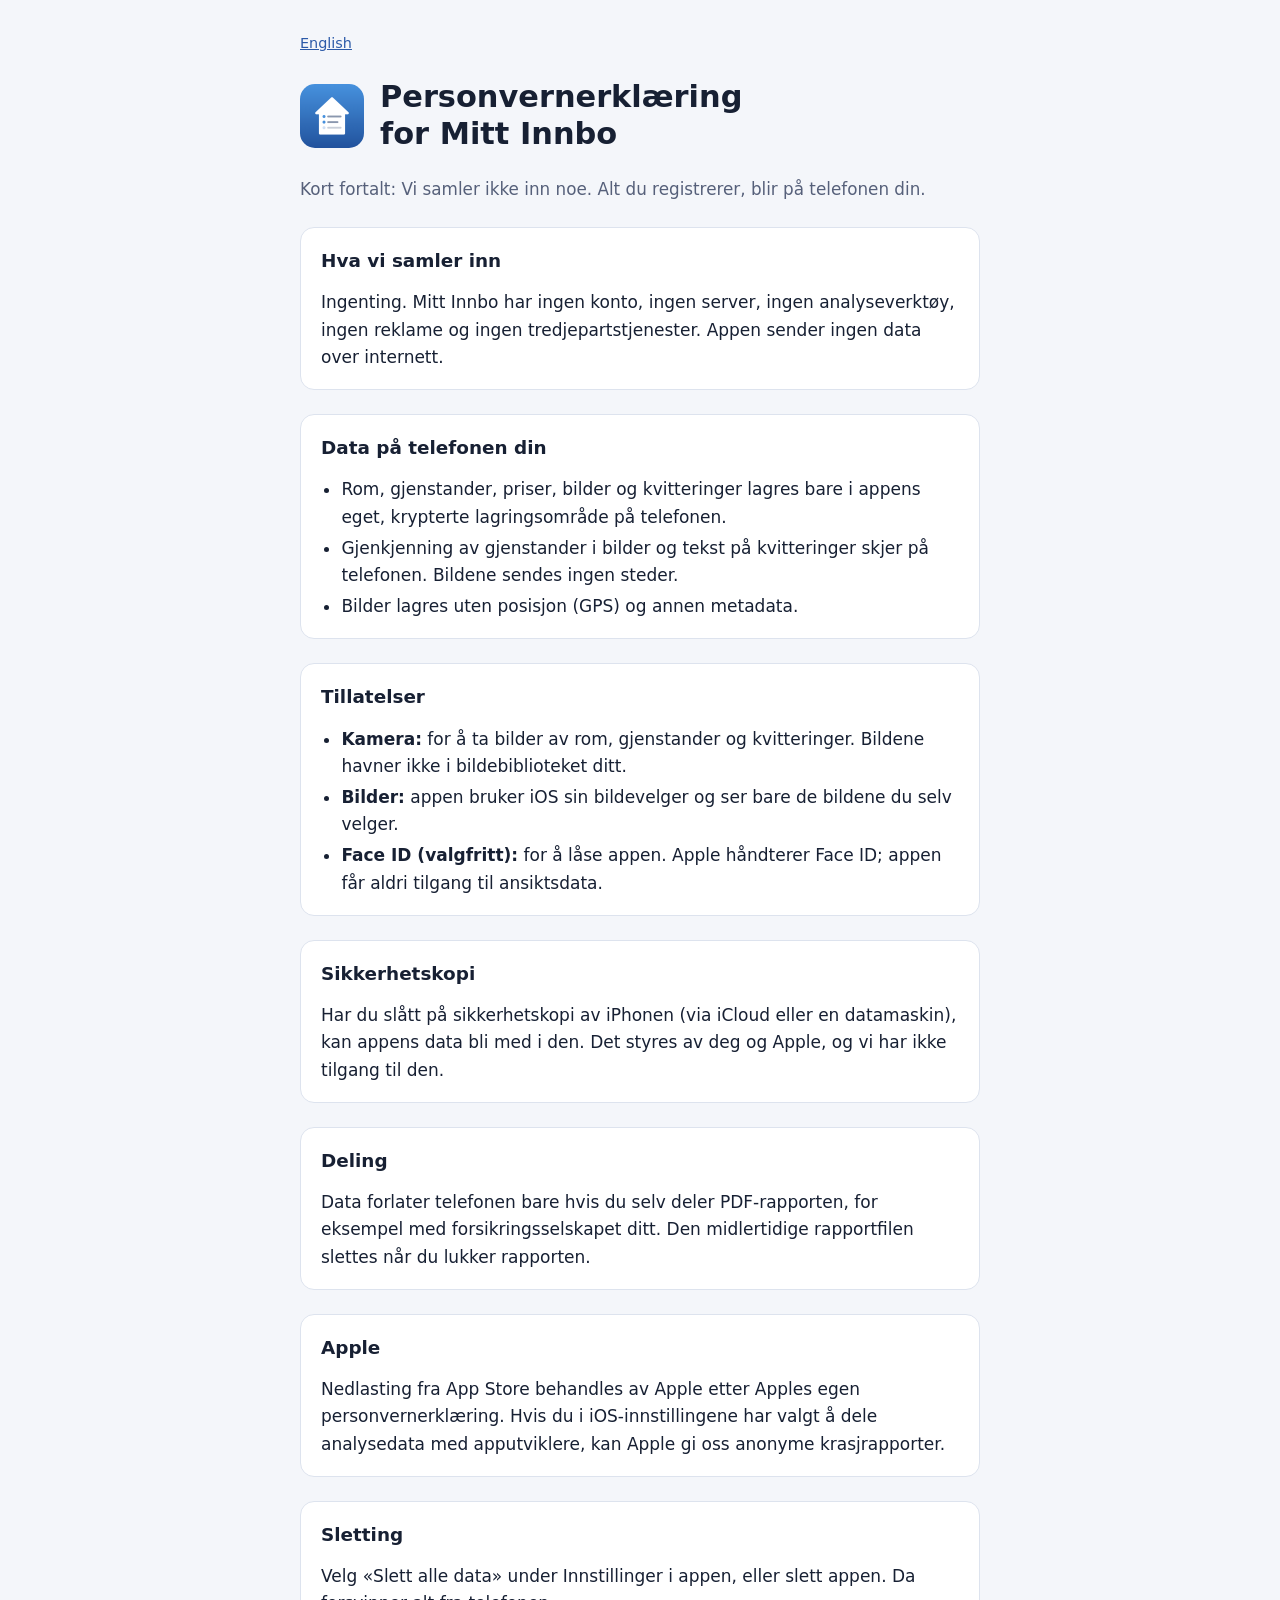
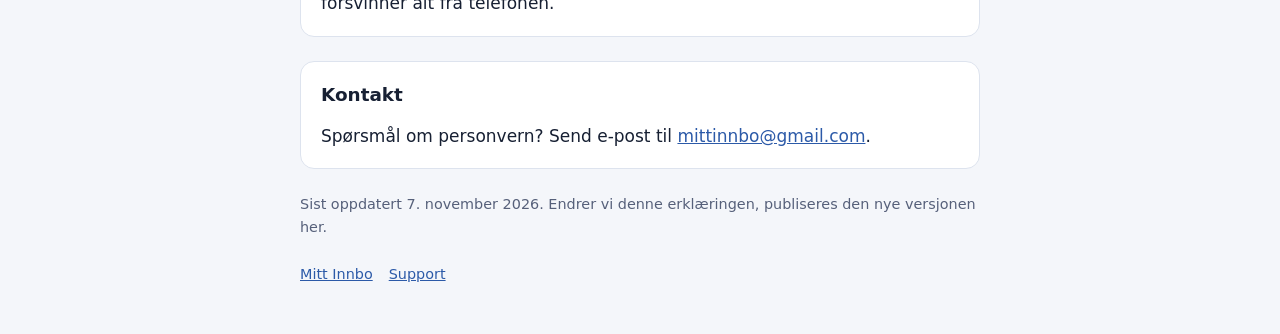
==== personvern.html @ a71bd344 "Update website" ====
<!doctype html>
<html lang="nb">
<head>
<meta charset="utf-8">
<meta name="viewport" content="width=device-width, initial-scale=1, viewport-fit=cover">
<title>Personvern – Mitt Innbo</title>
<link rel="stylesheet" href="style.css">
</head>
<body>
<main>
  <nav class="lang"><a href="privacy.html" lang="en">English</a></nav>
  <header>
    <img src="icon.png" alt="">
    <h1>Personvernerklæring for Mitt Innbo</h1>
  </header>
  <p class="lead">Kort fortalt: Vi samler ikke inn noe. Alt du registrerer, blir på telefonen din.</p>

  <section>
    <h2>Hva vi samler inn</h2>
    <p>Ingenting. Mitt Innbo har ingen konto, ingen server, ingen analyseverktøy, ingen reklame og ingen tredjepartstjenester. Appen sender ingen data over internett.</p>
  </section>

  <section>
    <h2>Data på telefonen din</h2>
    <ul>
      <li>Rom, gjenstander, priser, bilder og kvitteringer lagres bare i appens eget, krypterte lagringsområde på telefonen.</li>
      <li>Gjenkjenning av gjenstander i bilder og tekst på kvitteringer skjer på telefonen. Bildene sendes ingen steder.</li>
      <li>Bilder lagres uten posisjon (GPS) og annen metadata.</li>
    </ul>
  </section>

  <section>
    <h2>Tillatelser</h2>
    <ul>
      <li><strong>Kamera:</strong> for å ta bilder av rom, gjenstander og kvitteringer. Bildene havner ikke i bildebiblioteket ditt.</li>
      <li><strong>Bilder:</strong> appen bruker iOS sin bildevelger og ser bare de bildene du selv velger.</li>
      <li><strong>Face ID (valgfritt):</strong> for å låse appen. Apple håndterer Face ID; appen får aldri tilgang til ansiktsdata.</li>
    </ul>
  </section>

  <section>
    <h2>Sikkerhetskopi</h2>
    <p>Har du slått på sikkerhetskopi av iPhonen (via iCloud eller en datamaskin), kan appens data bli med i den. Det styres av deg og Apple, og vi har ikke tilgang til den.</p>
  </section>

  <section>
    <h2>Deling</h2>
    <p>Data forlater telefonen bare hvis du selv deler PDF-rapporten, for eksempel med forsikringsselskapet ditt. Den midlertidige rapportfilen slettes når du lukker rapporten.</p>
  </section>

  <section>
    <h2>Apple</h2>
    <p>Nedlasting fra App Store behandles av Apple etter Apples egen personvernerklæring. Hvis du i iOS-innstillingene har valgt å dele analysedata med apputviklere, kan Apple gi oss anonyme krasjrapporter.</p>
  </section>

  <section>
    <h2>Sletting</h2>
    <p>Velg «Slett alle data» under Innstillinger i appen, eller slett appen. Da forsvinner alt fra telefonen.</p>
  </section>

  <section>
    <h2>Kontakt</h2>
    <p>Spørsmål om personvern? Send e-post til <a href="mailto:mittinnbo@gmail.com">mittinnbo@gmail.com</a>.</p>
  </section>

  <p class="meta">Sist oppdatert 7. november 2026. Endrer vi denne erklæringen, publiseres den nye versjonen her.</p>
  <footer><a href="index.html">Mitt Innbo</a><a href="index.html#support">Support</a></footer>
</main>
</body>
</html>
---- style.css ----
/* Mitt Innbo website. No external fonts, scripts or trackers: the site collects nothing either. */
:root {
  --bg: #f4f6fa;
  --card: #ffffff;
  --fg: #172033;
  --muted: #56607a;
  --accent: #2c5aa8;
  --line: #dde3ee;
  --font: -apple-system, BlinkMacSystemFont, "Segoe UI", system-ui, sans-serif;
}
@media (prefers-color-scheme: dark) {
  :root {
    --bg: #0f1522;
    --card: #182033;
    --fg: #e7ecf5;
    --muted: #a3adc4;
    --accent: #8db4f5;
    --line: #2a3550;
  }
}
* { box-sizing: border-box; }
body {
  margin: 0;
  background: var(--bg);
  color: var(--fg);
  font: 17px/1.6 var(--font);
  padding: 32px max(16px, env(safe-area-inset-right)) 48px max(16px, env(safe-area-inset-left));
}
main { max-width: 680px; margin: 0 auto; display: grid; gap: 24px; }
header { display: flex; gap: 16px; align-items: center; }
header img { width: 64px; height: 64px; border-radius: 15px; }
h1 { font-size: 1.9rem; line-height: 1.2; margin: 0; text-wrap: balance; }
h2 { font-size: 1.15rem; margin: 0 0 6px; }
p, ul { margin: 0; }
ul { padding-left: 1.2em; display: grid; gap: 4px; }
.lead { color: var(--muted); font-size: 1.05rem; }
section { background: var(--card); border: 1px solid var(--line); border-radius: 14px; padding: 18px 20px; display: grid; gap: 8px; }
a { color: var(--accent); }
.meta, footer { color: var(--muted); font-size: 0.9rem; }
footer { display: flex; flex-wrap: wrap; gap: 6px 16px; }
nav.lang { font-size: 0.9rem; }
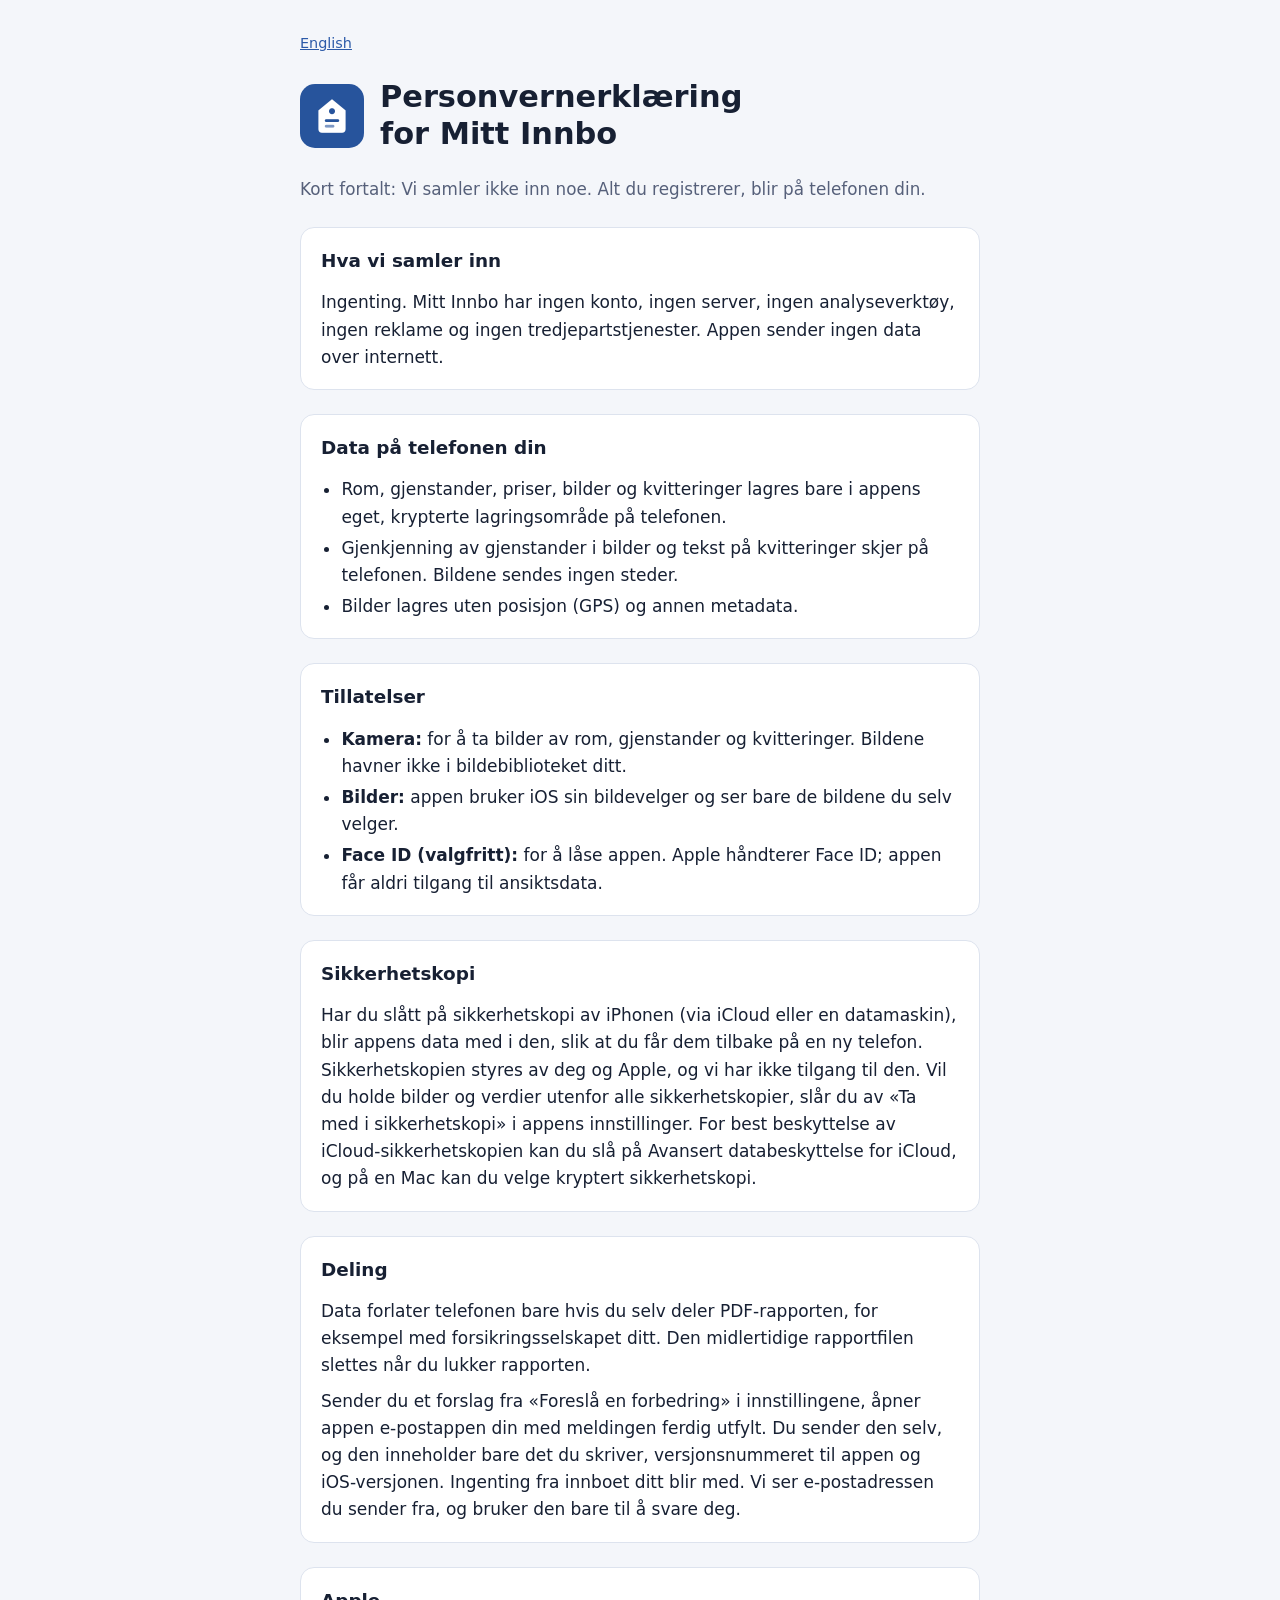
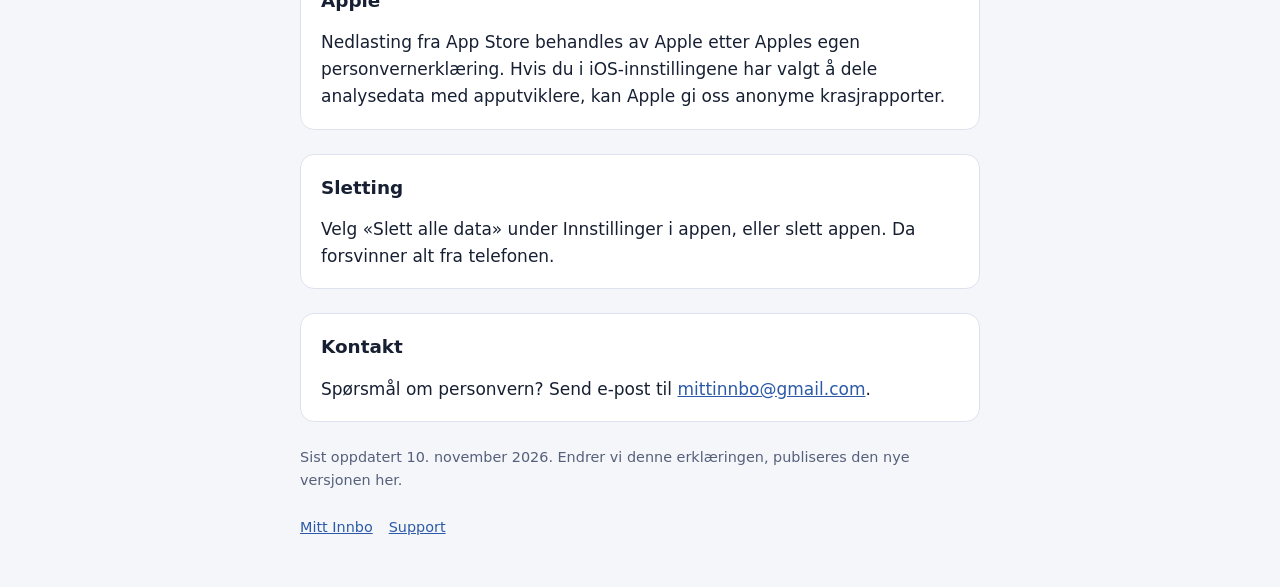
==== commit 4e243951: "Update website" ====
--- a/personvern.html
+++ b/personvern.html
@@ -3,7 +3,7 @@
 <head>
 <meta charset="utf-8">
 <meta name="viewport" content="width=device-width, initial-scale=1, viewport-fit=cover">
-<title>Personvern – Mitt Innbo</title>
+<title>Personvern for Mitt Innbo</title>
 <link rel="stylesheet" href="style.css">
 </head>
 <body>
@@ -40,12 +40,13 @@
 
   <section>
     <h2>Sikkerhetskopi</h2>
-    <p>Har du slått på sikkerhetskopi av iPhonen (via iCloud eller en datamaskin), kan appens data bli med i den. Det styres av deg og Apple, og vi har ikke tilgang til den.</p>
+    <p>Har du slått på sikkerhetskopi av iPhonen (via iCloud eller en datamaskin), blir appens data med i den, slik at du får dem tilbake på en ny telefon. Sikkerhetskopien styres av deg og Apple, og vi har ikke tilgang til den. Vil du holde bilder og verdier utenfor alle sikkerhetskopier, slår du av «Ta med i sikkerhetskopi» i appens innstillinger. For best beskyttelse av iCloud-sikkerhetskopien kan du slå på Avansert databeskyttelse for iCloud, og på en Mac kan du velge kryptert sikkerhetskopi.</p>
   </section>
 
   <section>
     <h2>Deling</h2>
     <p>Data forlater telefonen bare hvis du selv deler PDF-rapporten, for eksempel med forsikringsselskapet ditt. Den midlertidige rapportfilen slettes når du lukker rapporten.</p>
+    <p>Sender du et forslag fra «Foreslå en forbedring» i innstillingene, åpner appen e-postappen din med meldingen ferdig utfylt. Du sender den selv, og den inneholder bare det du skriver, versjonsnummeret til appen og iOS-versjonen. Ingenting fra innboet ditt blir med. Vi ser e-postadressen du sender fra, og bruker den bare til å svare deg.</p>
   </section>
 
   <section>
@@ -63,7 +64,7 @@
     <p>Spørsmål om personvern? Send e-post til <a href="mailto:mittinnbo@gmail.com">mittinnbo@gmail.com</a>.</p>
   </section>
 
-  <p class="meta">Sist oppdatert 7. november 2026. Endrer vi denne erklæringen, publiseres den nye versjonen her.</p>
+  <p class="meta">Sist oppdatert 10. november 2026. Endrer vi denne erklæringen, publiseres den nye versjonen her.</p>
   <footer><a href="index.html">Mitt Innbo</a><a href="index.html#support">Support</a></footer>
 </main>
 </body>
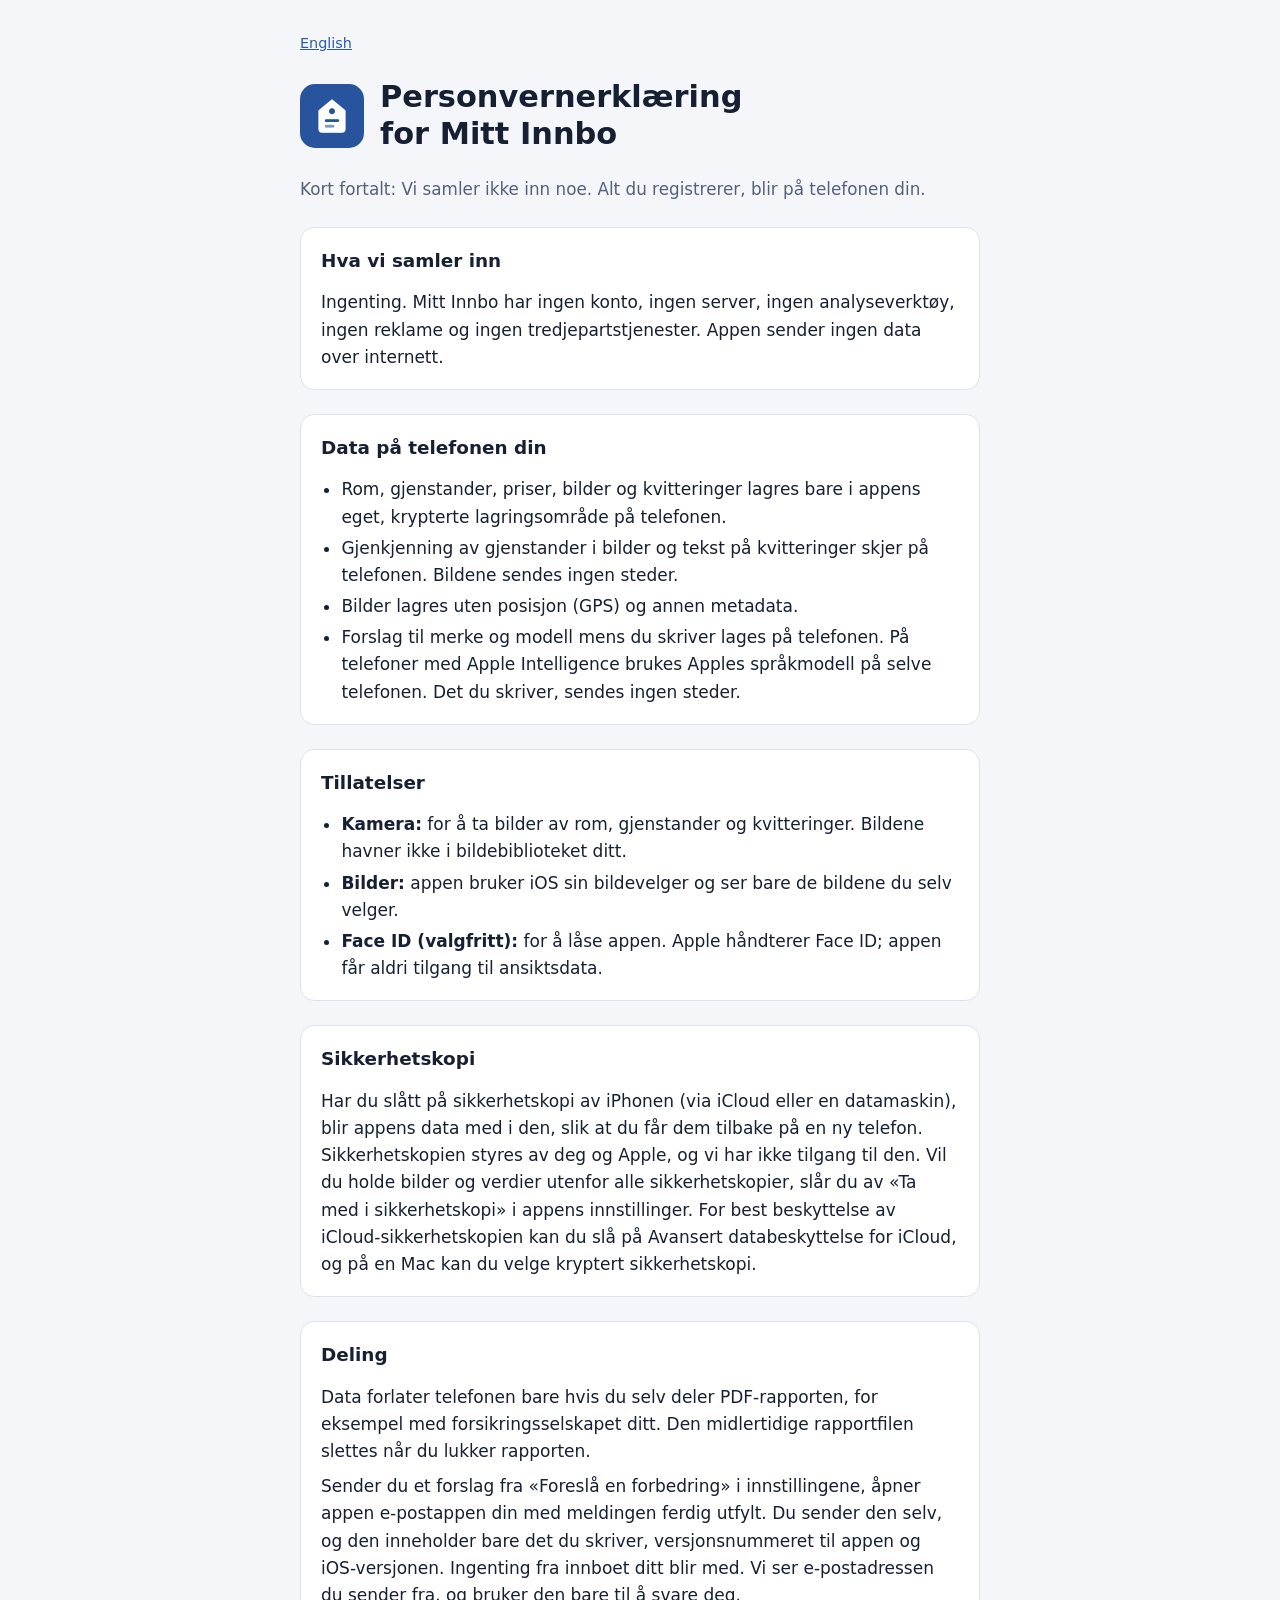
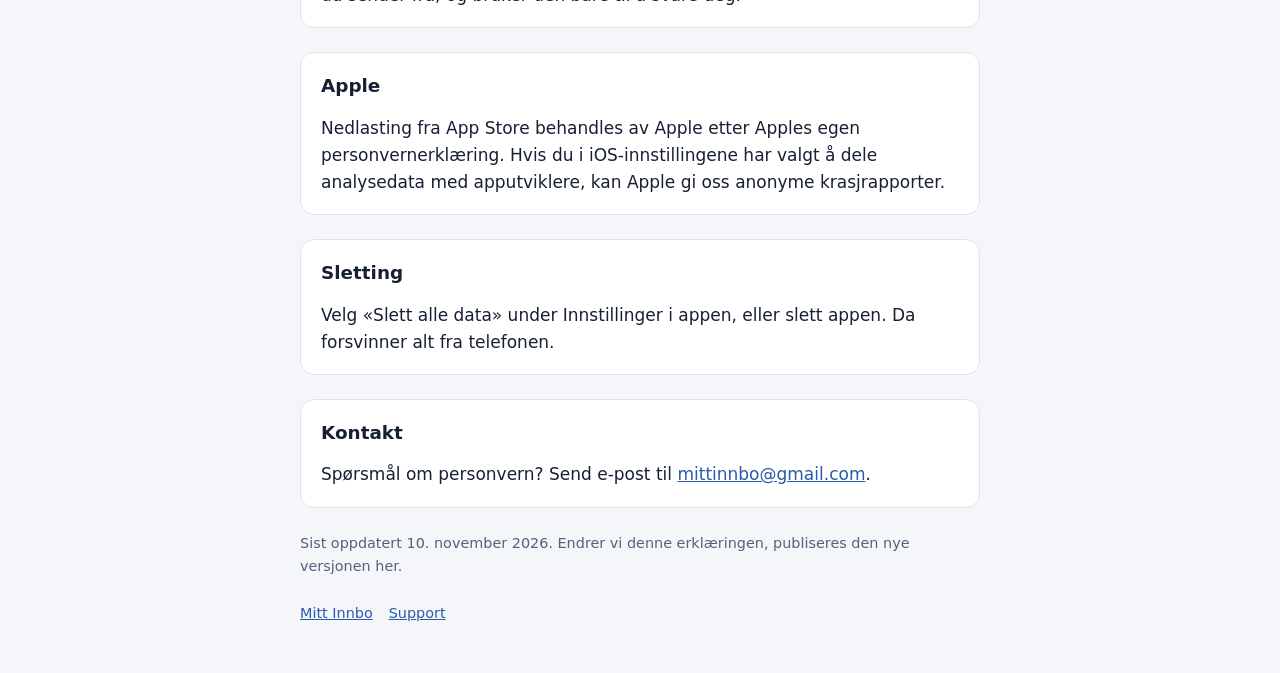
==== commit 12fefebf: "Update website" ====
--- a/personvern.html
+++ b/personvern.html
@@ -26,6 +26,7 @@
       <li>Rom, gjenstander, priser, bilder og kvitteringer lagres bare i appens eget, krypterte lagringsområde på telefonen.</li>
       <li>Gjenkjenning av gjenstander i bilder og tekst på kvitteringer skjer på telefonen. Bildene sendes ingen steder.</li>
       <li>Bilder lagres uten posisjon (GPS) og annen metadata.</li>
+      <li>Forslag til merke og modell mens du skriver lages på telefonen. På telefoner med Apple Intelligence brukes Apples språkmodell på selve telefonen. Det du skriver, sendes ingen steder.</li>
     </ul>
   </section>
 
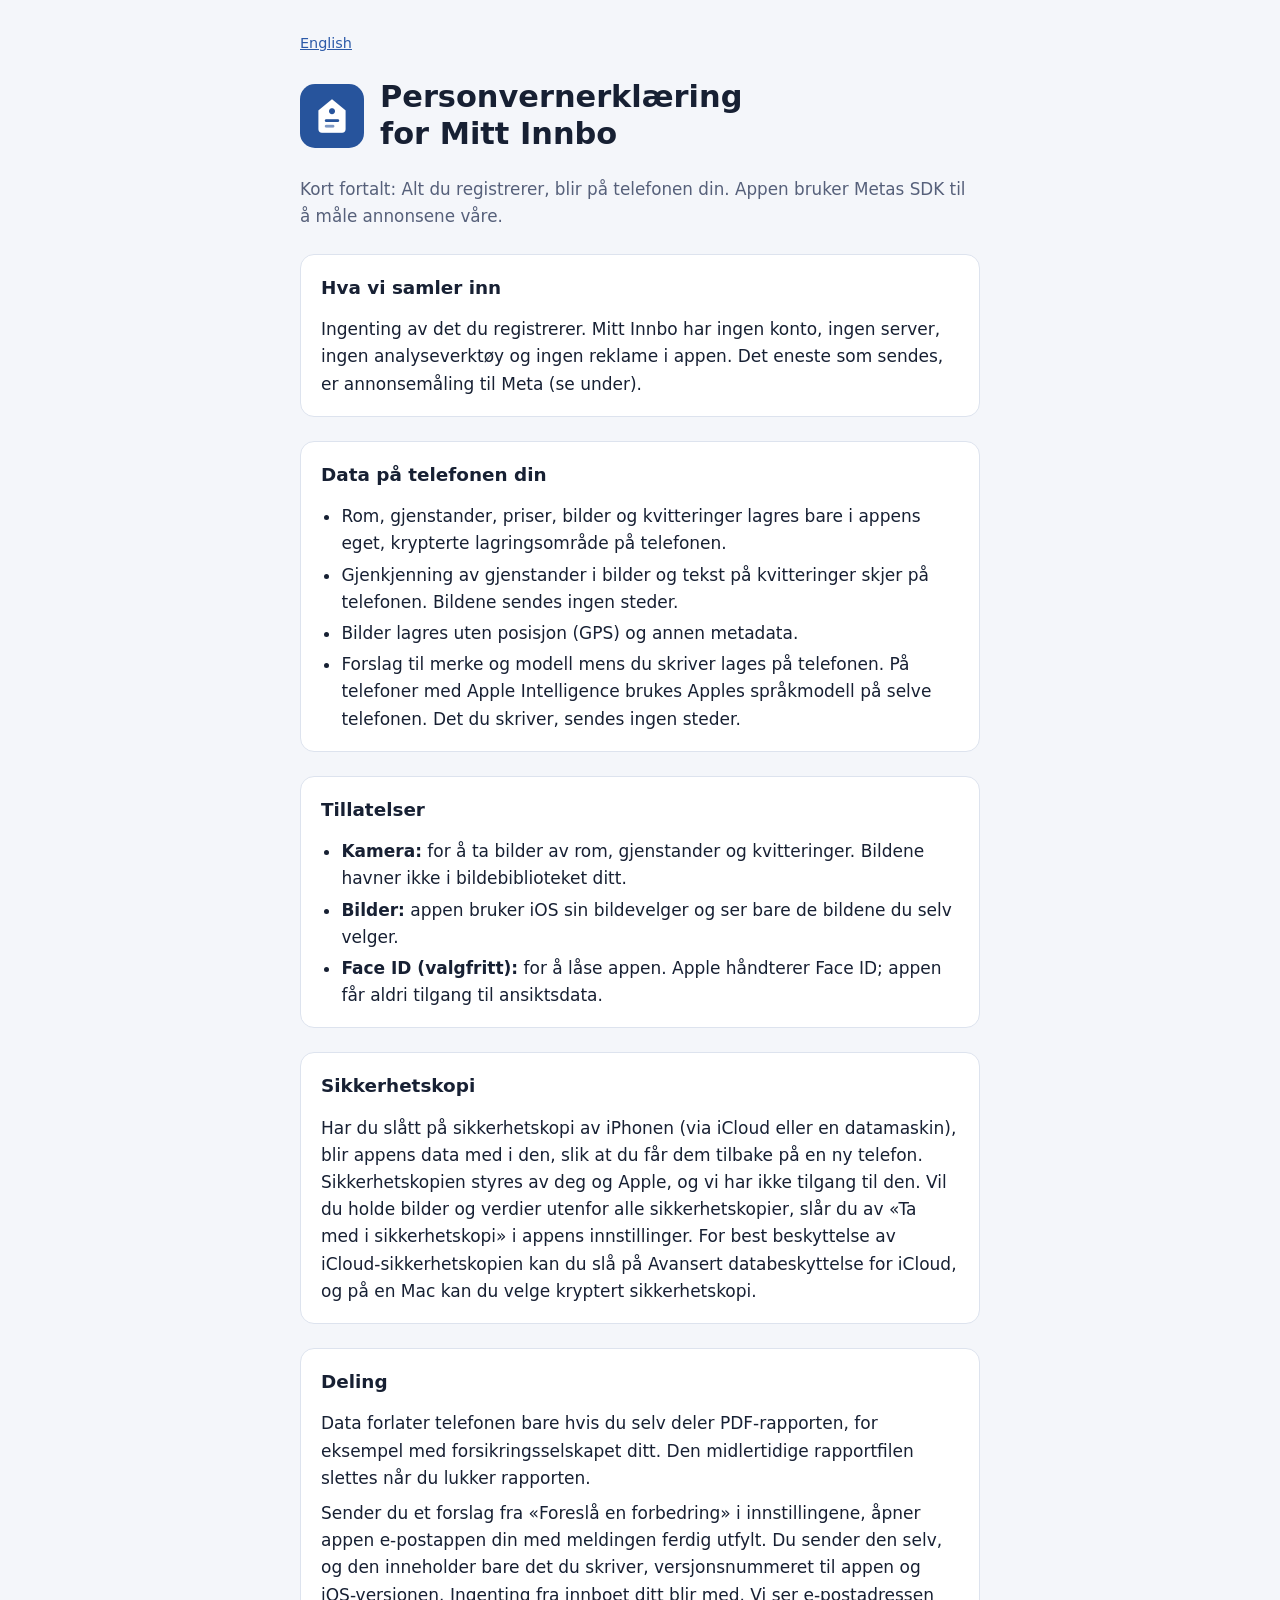
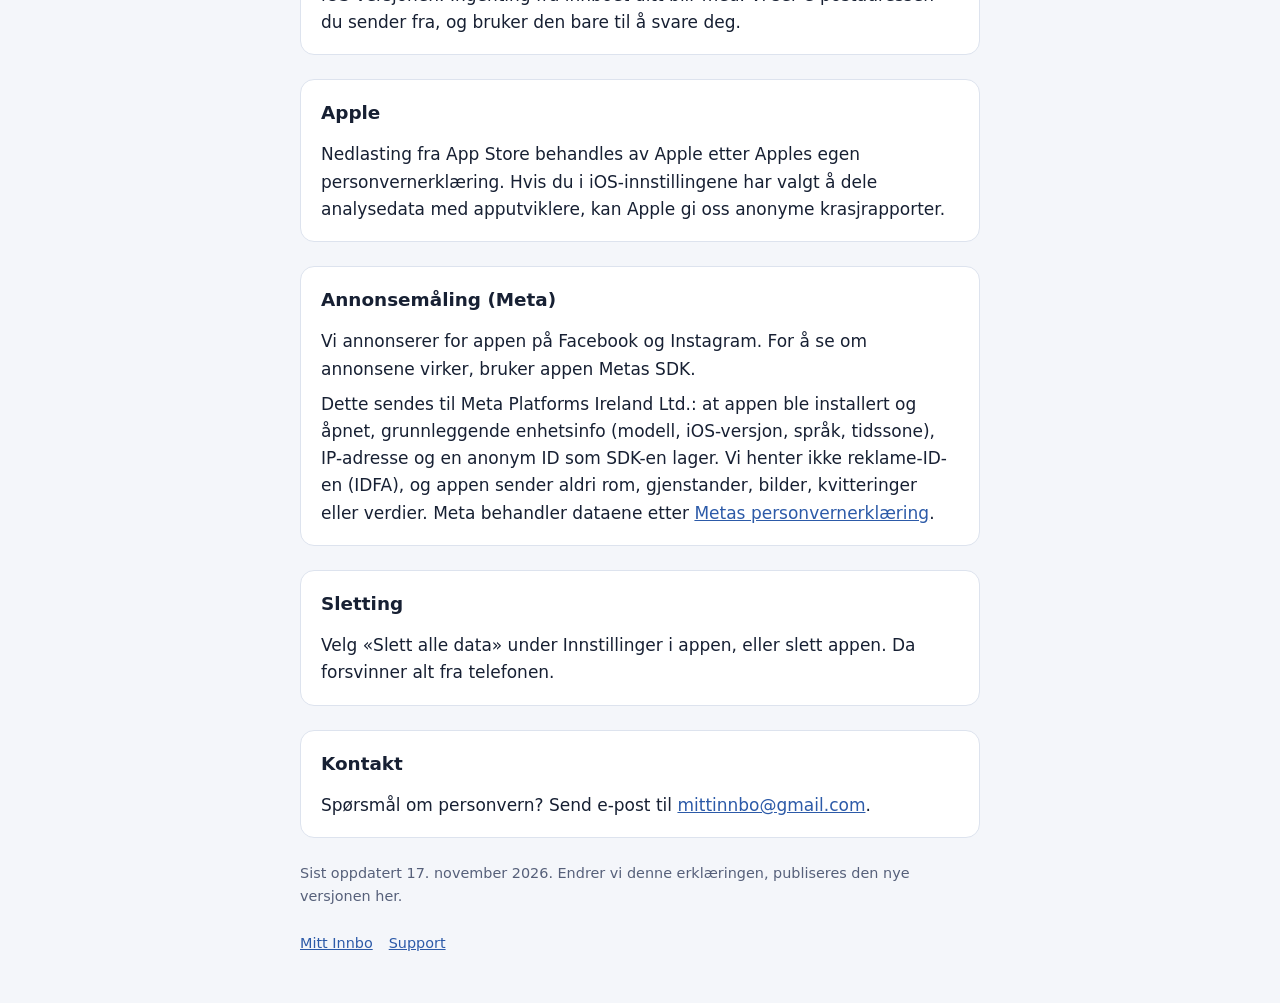
==== commit 45613c33: "Update website" ====
--- a/personvern.html
+++ b/personvern.html
@@ -13,11 +13,11 @@
     <img src="icon.png" alt="">
     <h1>Personvernerklæring for Mitt Innbo</h1>
   </header>
-  <p class="lead">Kort fortalt: Vi samler ikke inn noe. Alt du registrerer, blir på telefonen din.</p>
+  <p class="lead">Kort fortalt: Alt du registrerer, blir på telefonen din. Appen bruker Metas SDK til å måle annonsene våre.</p>
 
   <section>
     <h2>Hva vi samler inn</h2>
-    <p>Ingenting. Mitt Innbo har ingen konto, ingen server, ingen analyseverktøy, ingen reklame og ingen tredjepartstjenester. Appen sender ingen data over internett.</p>
+    <p>Ingenting av det du registrerer. Mitt Innbo har ingen konto, ingen server, ingen analyseverktøy og ingen reklame i appen. Det eneste som sendes, er annonsemåling til Meta (se under).</p>
   </section>
 
   <section>
@@ -56,6 +56,12 @@
   </section>
 
   <section>
+    <h2>Annonsemåling (Meta)</h2>
+    <p>Vi annonserer for appen på Facebook og Instagram. For å se om annonsene virker, bruker appen Metas SDK.</p>
+    <p>Dette sendes til Meta Platforms Ireland Ltd.: at appen ble installert og åpnet, grunnleggende enhetsinfo (modell, iOS-versjon, språk, tidssone), IP-adresse og en anonym ID som SDK-en lager. Vi henter ikke reklame-ID-en (IDFA), og appen sender aldri rom, gjenstander, bilder, kvitteringer eller verdier. Meta behandler dataene etter <a href="https://www.facebook.com/privacy/policy">Metas personvernerklæring</a>.</p>
+  </section>
+
+  <section>
     <h2>Sletting</h2>
     <p>Velg «Slett alle data» under Innstillinger i appen, eller slett appen. Da forsvinner alt fra telefonen.</p>
   </section>
@@ -65,7 +71,7 @@
     <p>Spørsmål om personvern? Send e-post til <a href="mailto:mittinnbo@gmail.com">mittinnbo@gmail.com</a>.</p>
   </section>
 
-  <p class="meta">Sist oppdatert 10. november 2026. Endrer vi denne erklæringen, publiseres den nye versjonen her.</p>
+  <p class="meta">Sist oppdatert 17. november 2026. Endrer vi denne erklæringen, publiseres den nye versjonen her.</p>
   <footer><a href="index.html">Mitt Innbo</a><a href="index.html#support">Support</a></footer>
 </main>
 </body>
